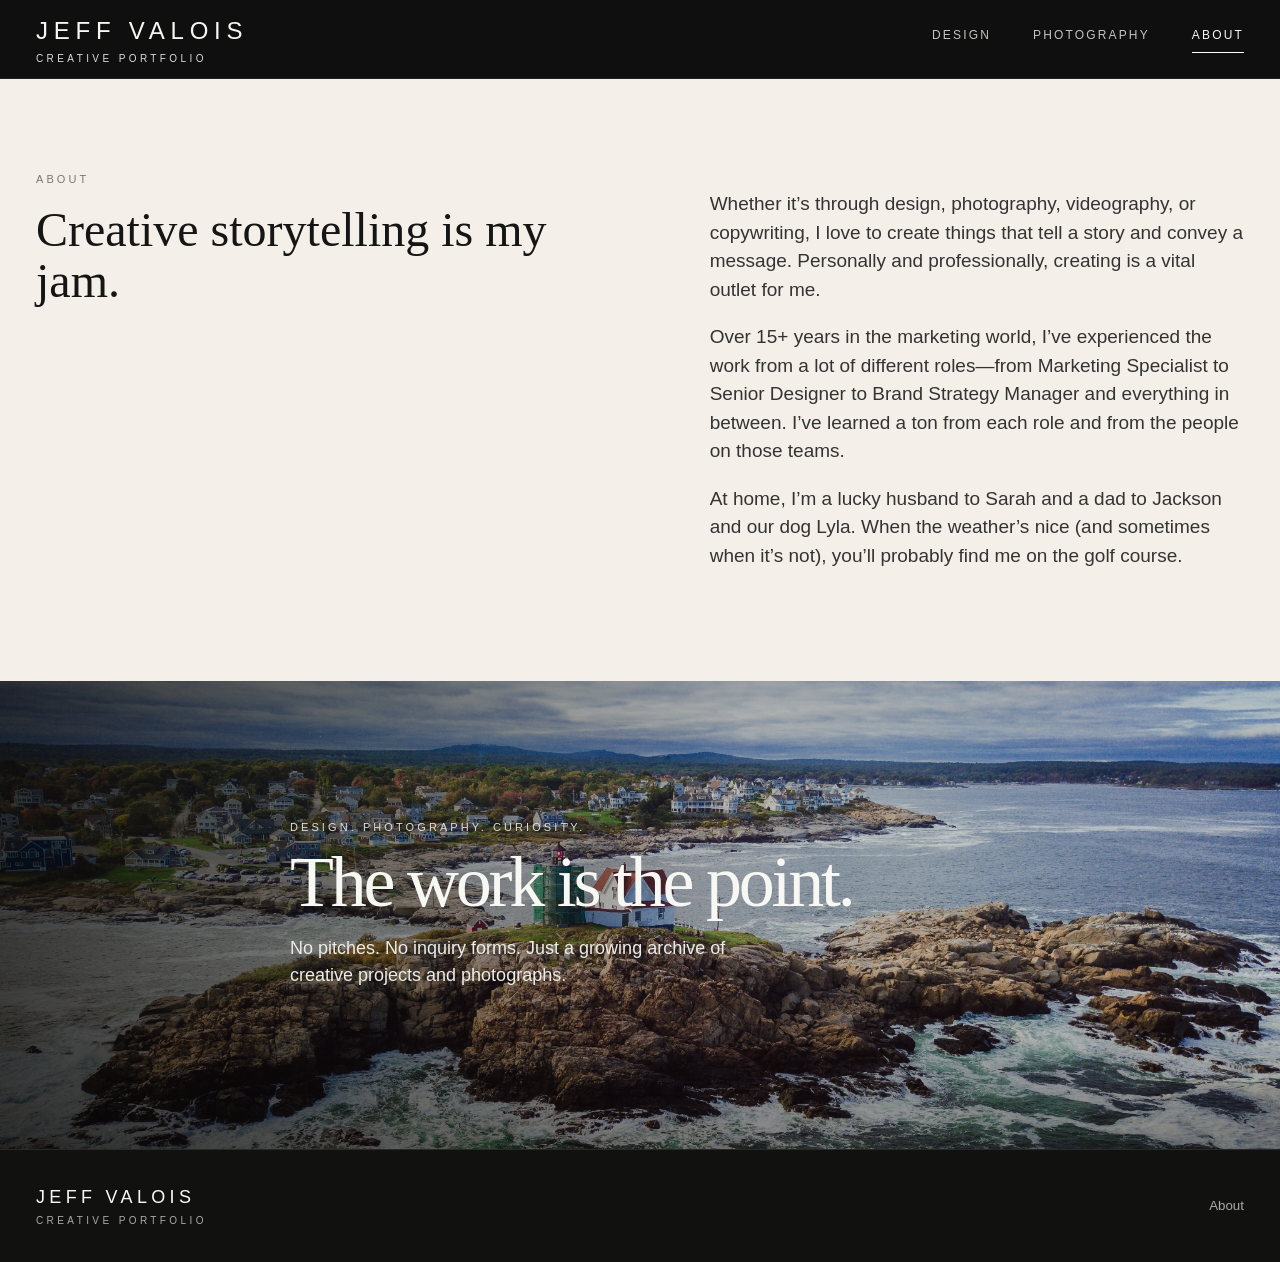
==== about.html @ 0d72cbe3 "Add files via upload" ====
<!doctype html><html><head><meta charset="utf-8"><meta name="viewport" content="width=device-width,initial-scale=1"><title>About — Jeff Valois</title><link rel="stylesheet" href="styles.css"></head><body>
<header class="site-header"><div class="wrap nav"><a class="brand" href="index.html">JEFF VALOIS<small>CREATIVE PORTFOLIO</small></a><nav class="menu"><a href="design.html">Design</a><a href="photography.html">Photography</a><a class="active" href="about.html">About</a></nav></div></header>
<section class="paper section"><div class="wrap about-grid"><div><div class="eyebrow" style="color:#777">About</div><div class="lead" style="margin-top:16px">Creative storytelling is my jam.</div></div><div><p>Whether it’s through design, photography, videography, or copywriting, I love to create things that tell a story and convey a message. Personally and professionally, creating is a vital outlet for me.</p><p>Over 15+ years in the marketing world, I’ve experienced the work from a lot of different roles—from Marketing Specialist to Senior Designer to Brand Strategy Manager and everything in between. I’ve learned a ton from each role and from the people on those teams.</p><p>At home, I’m a lucky husband to Sarah and a dad to Jackson and our dog Lyla. When the weather’s nice (and sometimes when it’s not), you’ll probably find me on the golf course.</p></div></div></section>
<section class="hero" style="min-height:52vh"><img src="assets/nubble-1(2).jpg" alt="Nubble Lighthouse"><div class="wrap hero-copy"><div class="eyebrow">Design. Photography. Curiosity.</div><h1 class="display" style="font-size:72px">The work is the point.</h1><p>No pitches. No inquiry forms. Just a growing archive of creative projects and photographs.</p></div></section>
<footer class="footer"><div class="wrap"><div class="brand" style="font-size:18px">JEFF VALOIS<small>CREATIVE PORTFOLIO</small></div><small>About</small></div></footer></body></html>
---- styles.css ----
:root{--bg:#111210;--bg2:#181917;--paper:#f4f0e9;--ink:#151515;--muted:#989a95;--line:rgba(255,255,255,.16);--cream:#eee8df;--accent:#c8a66b;--max:1440px}
*{box-sizing:border-box} html{scroll-behavior:smooth} body{margin:0;background:var(--bg);color:#f7f7f4;font-family:Inter,Arial,Helvetica,sans-serif;line-height:1.5} img{max-width:100%;display:block} a{color:inherit;text-decoration:none}.wrap{width:min(var(--max),calc(100% - 72px));margin:auto}.site-header{position:sticky;top:0;z-index:50;background:rgba(15,16,15,.92);backdrop-filter:blur(10px);border-bottom:1px solid rgba(255,255,255,.08)}.nav{height:78px;display:flex;align-items:center;justify-content:space-between}.brand{letter-spacing:.24em;font-size:24px;font-weight:300}.brand small{display:block;font-size:10px;letter-spacing:.34em;margin-top:2px;color:#ddd}.menu{display:flex;gap:42px;font-size:12px;letter-spacing:.18em;text-transform:uppercase}.menu a{opacity:.78}.menu a:hover,.menu a.active{opacity:1}.menu a.active:after{content:"";display:block;height:1px;background:#fff;margin-top:8px}.hero{min-height:68vh;position:relative;display:flex;align-items:end;overflow:hidden}.hero img{position:absolute;inset:0;width:100%;height:100%;object-fit:cover}.hero:after{content:"";position:absolute;inset:0;background:linear-gradient(90deg,rgba(5,5,5,.72),rgba(5,5,5,.18) 58%,rgba(5,5,5,.04)),linear-gradient(0deg,rgba(0,0,0,.35),transparent 42%)}.hero-copy{position:relative;z-index:2;padding:70px 0 74px;max-width:700px}.eyebrow{text-transform:uppercase;letter-spacing:.28em;font-size:11px;color:#ddd}.display{font-family:Georgia,'Times New Roman',serif;font-weight:400;font-size:clamp(54px,6.4vw,108px);line-height:.92;letter-spacing:-.045em;margin:14px 0 20px}.hero p{max-width:500px;font-size:18px;color:#ecece7}.section{padding:92px 0}.paper{background:var(--paper);color:var(--ink)}.section-head{display:flex;align-items:end;justify-content:space-between;gap:30px;margin-bottom:42px}.section-head h2,.title{font-family:Georgia,'Times New Roman',serif;font-weight:400;letter-spacing:-.035em;font-size:clamp(44px,5vw,76px);line-height:.95;margin:0}.section-head p{color:#666;max-width:550px;margin:0}.grid{display:grid;gap:22px}.grid.two{grid-template-columns:repeat(2,minmax(0,1fr))}.grid.three{grid-template-columns:repeat(3,minmax(0,1fr))}.card{position:relative;overflow:hidden;background:#20211f}.card img{width:100%;aspect-ratio:16/10;object-fit:cover;transition:transform .5s ease}.card:hover img{transform:scale(1.025)}.card-body{padding:22px 22px 25px}.card h3{font-family:Georgia,'Times New Roman',serif;font-size:30px;font-weight:400;margin:0 0 7px}.meta{font-size:10px;letter-spacing:.22em;text-transform:uppercase;color:#aaa}.paper .card{background:white;color:#111;border:1px solid #ded9d0}.paper .meta{color:#777}.button{display:inline-flex;align-items:center;gap:15px;border:1px solid currentColor;padding:14px 18px;font-size:11px;letter-spacing:.18em;text-transform:uppercase;margin-top:18px}.feature-split{display:grid;grid-template-columns:1fr 1.25fr;min-height:470px}.feature-copy{display:flex;flex-direction:column;justify-content:center;padding:68px}.feature-image img{width:100%;height:100%;object-fit:cover}.feature-copy h2{font-family:Georgia,'Times New Roman',serif;font-size:64px;font-weight:400;margin:6px 0 16px}.feature-copy p{max-width:420px;color:#ccc}.photo-strip{display:grid;grid-template-columns:repeat(6,1fr);height:210px;overflow:hidden}.photo-strip img{width:100%;height:100%;object-fit:cover}.intro-grid{display:grid;grid-template-columns:.78fr 1.22fr;gap:70px;align-items:start}.project-copy h1{font-family:Georgia,'Times New Roman',serif;font-weight:400;font-size:clamp(56px,6vw,92px);line-height:.92;margin:12px 0 18px}.project-copy p{font-size:18px;color:#d0d0cb}.project-copy .role{margin-top:30px;border-top:1px solid var(--line);padding-top:20px}.project-hero{background:#e9e5de;padding:38px}.project-hero img{width:100%;max-height:720px;object-fit:contain}.gallery-masonry{columns:3 320px;column-gap:14px}.gallery-item{break-inside:avoid;margin:0 0 14px;cursor:pointer;overflow:hidden;background:#222}.gallery-item img{width:100%;height:auto;transition:.35s}.gallery-item:hover img{transform:scale(1.015);filter:brightness(.92)}.filters{display:flex;gap:30px;flex-wrap:wrap;margin:25px 0 40px}.filters button{appearance:none;border:0;background:none;color:#aaa;padding:0 0 9px;letter-spacing:.18em;text-transform:uppercase;font-size:11px;cursor:pointer}.filters button.active{color:white;border-bottom:1px solid white}.lightbox{position:fixed;inset:0;background:rgba(0,0,0,.94);display:none;align-items:center;justify-content:center;z-index:100;padding:40px}.lightbox.open{display:flex}.lightbox img{max-width:92vw;max-height:88vh;object-fit:contain}.lightbox button{position:absolute;top:24px;right:28px;background:none;border:0;color:white;font-size:34px;cursor:pointer}.about-grid{display:grid;grid-template-columns:1fr .9fr;gap:80px}.about-grid .lead{font-family:Georgia,'Times New Roman',serif;font-size:48px;line-height:1.08}.about-grid p{font-size:19px;color:#333}.footer{padding:34px 0;border-top:1px solid rgba(255,255,255,.1)}.footer .wrap{display:flex;justify-content:space-between;align-items:center}.footer small{color:#aaa}.year-grid{display:grid;grid-template-columns:repeat(4,1fr);gap:18px}.year-card{background:white;color:#111;padding:22px;text-align:center}.year-card img{aspect-ratio:1.1/1;object-fit:contain;width:100%}.year-card h4{margin:12px 0 0;font-size:18px}.year-card small{color:#666;text-transform:uppercase;letter-spacing:.16em}.maps{display:grid;grid-template-columns:repeat(2,1fr);gap:26px}.maps img{background:white;padding:12px}.banners-stage{background:white;padding:32px}.banners-stage img{width:100%;object-fit:contain}.note{font-size:12px;color:#aaa;margin-top:14px}.hide{display:none!important}
@media(max-width:900px){.wrap{width:min(100% - 36px,var(--max))}.menu{gap:18px}.brand{font-size:18px}.hero{min-height:60vh}.feature-split,.intro-grid,.about-grid{grid-template-columns:1fr}.feature-copy{padding:44px 28px}.grid.two,.grid.three,.maps{grid-template-columns:1fr}.year-grid{grid-template-columns:repeat(2,1fr)}.photo-strip{grid-template-columns:repeat(3,1fr);height:360px}.section{padding:64px 0}.nav{height:68px}}
@media(max-width:620px){.menu{font-size:10px;gap:12px}.brand small{display:none}.display{font-size:52px}.hero-copy{padding-bottom:44px}.year-grid{grid-template-columns:1fr}.photo-strip{grid-template-columns:repeat(2,1fr);height:480px}.section-head{display:block}.section-head p{margin-top:14px}.feature-copy h2{font-size:50px}}
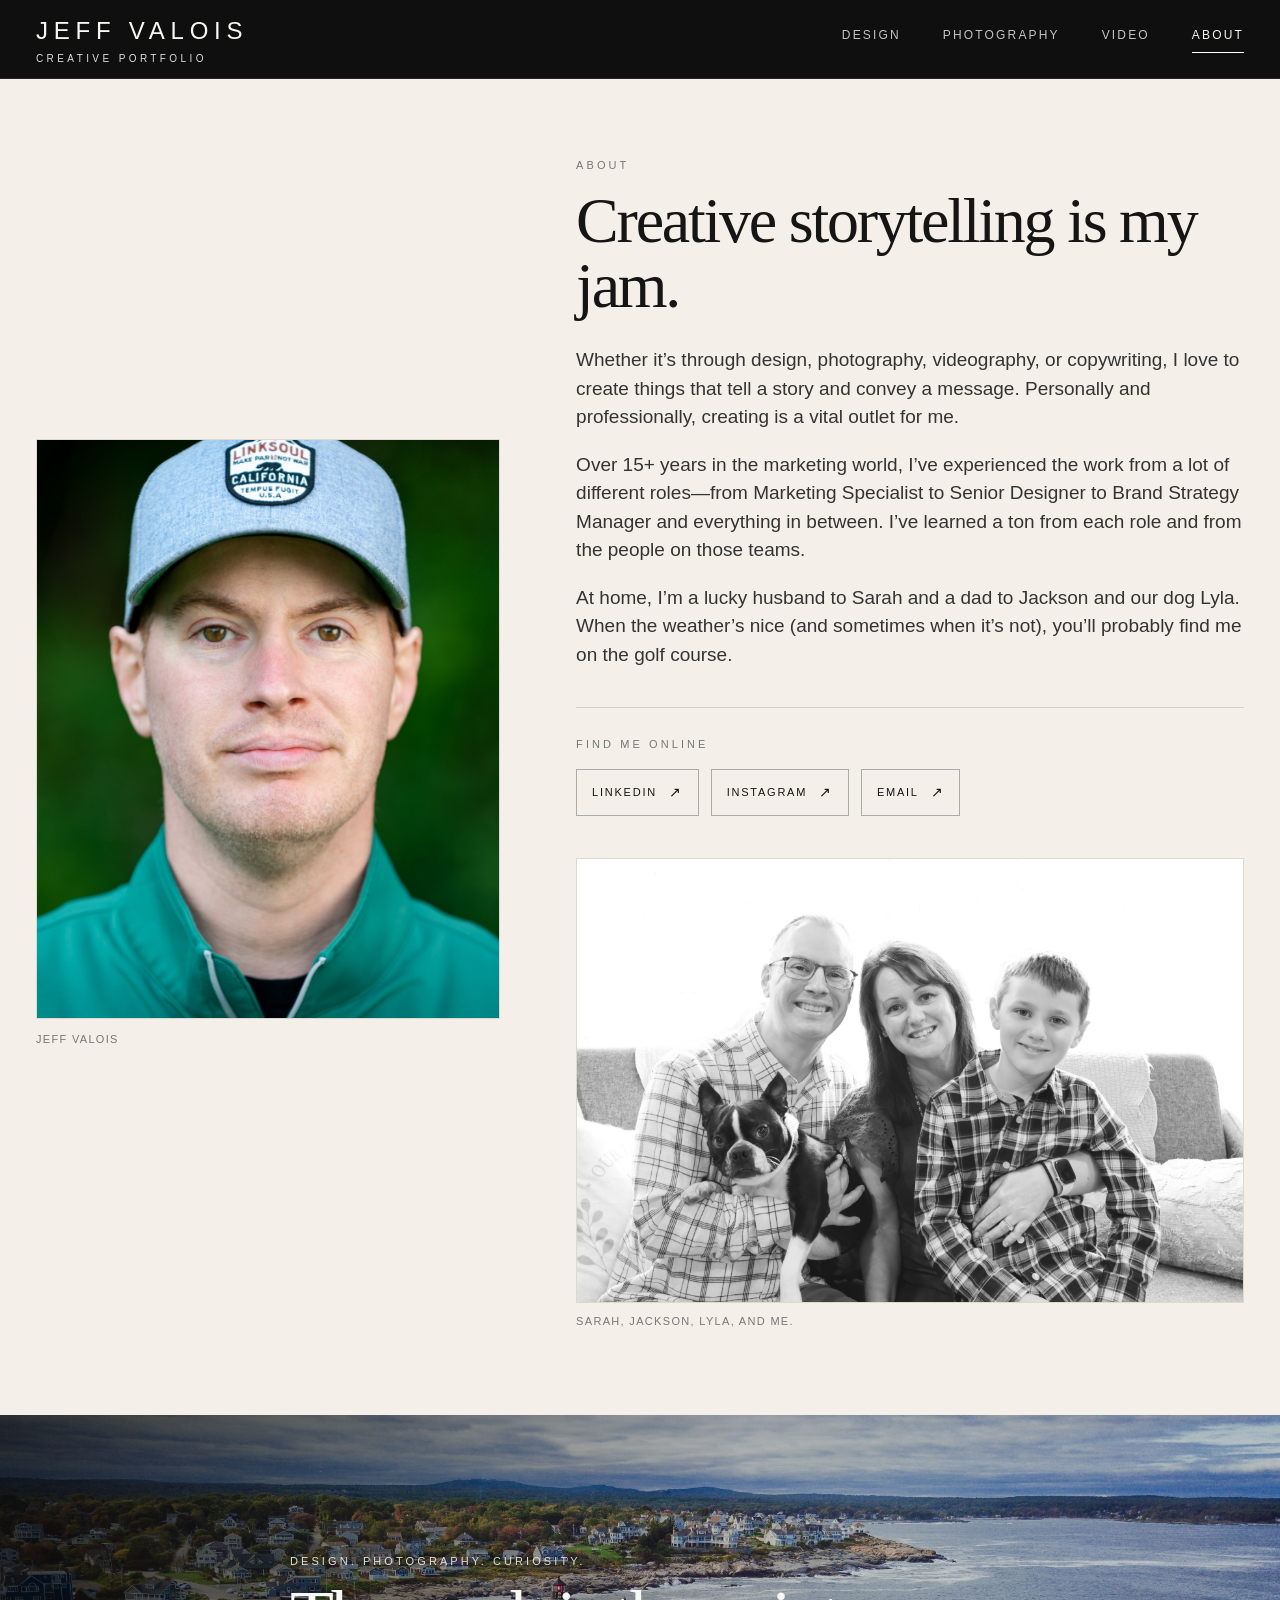
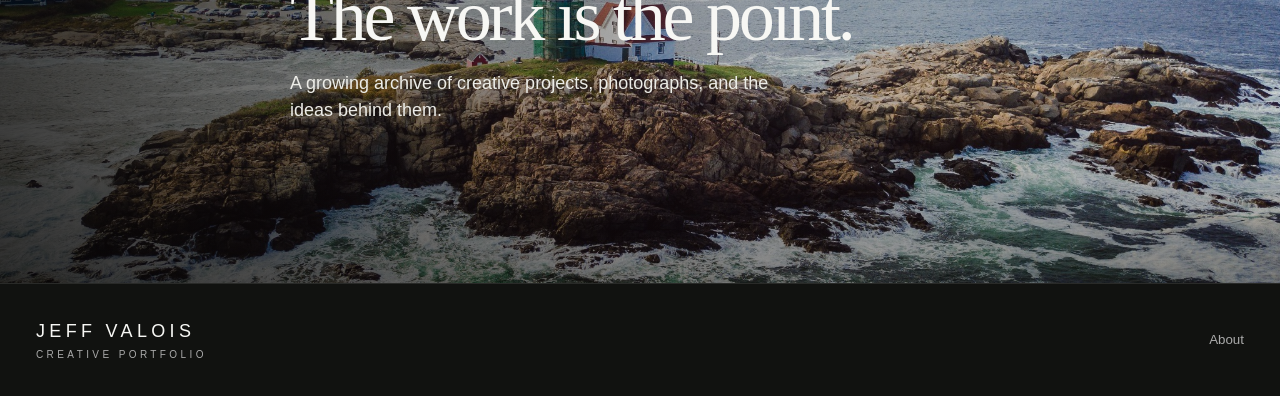
==== commit 37839b6c: "Add files via upload" ====
--- a/about.html
+++ b/about.html
@@ -1,5 +1,68 @@
-<!doctype html><html><head><meta charset="utf-8"><meta name="viewport" content="width=device-width,initial-scale=1"><title>About — Jeff Valois</title><link rel="stylesheet" href="styles.css"></head><body>
-<header class="site-header"><div class="wrap nav"><a class="brand" href="index.html">JEFF VALOIS<small>CREATIVE PORTFOLIO</small></a><nav class="menu"><a href="design.html">Design</a><a href="photography.html">Photography</a><a class="active" href="about.html">About</a></nav></div></header>
-<section class="paper section"><div class="wrap about-grid"><div><div class="eyebrow" style="color:#777">About</div><div class="lead" style="margin-top:16px">Creative storytelling is my jam.</div></div><div><p>Whether it’s through design, photography, videography, or copywriting, I love to create things that tell a story and convey a message. Personally and professionally, creating is a vital outlet for me.</p><p>Over 15+ years in the marketing world, I’ve experienced the work from a lot of different roles—from Marketing Specialist to Senior Designer to Brand Strategy Manager and everything in between. I’ve learned a ton from each role and from the people on those teams.</p><p>At home, I’m a lucky husband to Sarah and a dad to Jackson and our dog Lyla. When the weather’s nice (and sometimes when it’s not), you’ll probably find me on the golf course.</p></div></div></section>
-<section class="hero" style="min-height:52vh"><img src="assets/nubble-1(2).jpg" alt="Nubble Lighthouse"><div class="wrap hero-copy"><div class="eyebrow">Design. Photography. Curiosity.</div><h1 class="display" style="font-size:72px">The work is the point.</h1><p>No pitches. No inquiry forms. Just a growing archive of creative projects and photographs.</p></div></section>
-<footer class="footer"><div class="wrap"><div class="brand" style="font-size:18px">JEFF VALOIS<small>CREATIVE PORTFOLIO</small></div><small>About</small></div></footer></body></html>
+<!doctype html>
+<html>
+<head>
+  <meta charset="utf-8">
+  <meta name="viewport" content="width=device-width,initial-scale=1">
+  <title>About — Jeff Valois</title>
+  <link rel="stylesheet" href="styles.css">
+</head>
+<body>
+<header class="site-header">
+  <div class="wrap nav">
+    <a class="brand" href="index.html">JEFF VALOIS<small>CREATIVE PORTFOLIO</small></a>
+    <nav class="menu">
+      <a href="design.html">Design</a>
+      <a href="photography.html">Photography</a>
+      <a href="video.html">Video</a>
+      <a class="active" href="about.html">About</a>
+    </nav>
+  </div>
+</header>
+
+<section class="paper section about-intro">
+  <div class="wrap about-profile">
+    <div class="about-portrait">
+      <img src="assets/headshot.jpg" alt="Portrait of Jeff Valois">
+      <small>Jeff Valois</small>
+    </div>
+    <div class="about-copy">
+      <div class="eyebrow" style="color:#777">About</div>
+      <div class="lead">Creative storytelling is my jam.</div>
+      <p>Whether it’s through design, photography, videography, or copywriting, I love to create things that tell a story and convey a message. Personally and professionally, creating is a vital outlet for me.</p>
+      <p>Over 15+ years in the marketing world, I’ve experienced the work from a lot of different roles—from Marketing Specialist to Senior Designer to Brand Strategy Manager and everything in between. I’ve learned a ton from each role and from the people on those teams.</p>
+      <p>At home, I’m a lucky husband to Sarah and a dad to Jackson and our dog Lyla. When the weather’s nice (and sometimes when it’s not), you’ll probably find me on the golf course.</p>
+
+      <div class="contact-block">
+        <div class="eyebrow" style="color:#777">Find me online</div>
+        <div class="contact-links">
+          <a href="https://www.linkedin.com/in/jeffvalois/" target="_blank" rel="noreferrer">LinkedIn <span>↗</span></a>
+          <a href="https://www.instagram.com/jeffvalois/" target="_blank" rel="noreferrer">Instagram <span>↗</span></a>
+          <a href="mailto:jeff.valois@gmail.com">Email <span>↗</span></a>
+        </div>
+      </div>
+
+      <figure class="about-family">
+        <img src="assets/family.jpg" alt="Jeff Valois with his family and dog">
+        <figcaption>Sarah, Jackson, Lyla, and me.</figcaption>
+      </figure>
+    </div>
+  </div>
+</section>
+
+<section class="hero" style="min-height:52vh">
+  <img src="assets/nubble-1(2).jpg" alt="Nubble Lighthouse">
+  <div class="wrap hero-copy">
+    <div class="eyebrow">Design. Photography. Curiosity.</div>
+    <h1 class="display" style="font-size:72px">The work is the point.</h1>
+    <p>A growing archive of creative projects, photographs, and the ideas behind them.</p>
+  </div>
+</section>
+
+<footer class="footer">
+  <div class="wrap">
+    <div class="brand" style="font-size:18px">JEFF VALOIS<small>CREATIVE PORTFOLIO</small></div>
+    <small>About</small>
+  </div>
+</footer>
+</body>
+</html>
--- a/styles.css
+++ b/styles.css
@@ -2,3 +2,12 @@
 *{box-sizing:border-box} html{scroll-behavior:smooth} body{margin:0;background:var(--bg);color:#f7f7f4;font-family:Inter,Arial,Helvetica,sans-serif;line-height:1.5} img{max-width:100%;display:block} a{color:inherit;text-decoration:none}.wrap{width:min(var(--max),calc(100% - 72px));margin:auto}.site-header{position:sticky;top:0;z-index:50;background:rgba(15,16,15,.92);backdrop-filter:blur(10px);border-bottom:1px solid rgba(255,255,255,.08)}.nav{height:78px;display:flex;align-items:center;justify-content:space-between}.brand{letter-spacing:.24em;font-size:24px;font-weight:300}.brand small{display:block;font-size:10px;letter-spacing:.34em;margin-top:2px;color:#ddd}.menu{display:flex;gap:42px;font-size:12px;letter-spacing:.18em;text-transform:uppercase}.menu a{opacity:.78}.menu a:hover,.menu a.active{opacity:1}.menu a.active:after{content:"";display:block;height:1px;background:#fff;margin-top:8px}.hero{min-height:68vh;position:relative;display:flex;align-items:end;overflow:hidden}.hero img{position:absolute;inset:0;width:100%;height:100%;object-fit:cover}.hero:after{content:"";position:absolute;inset:0;background:linear-gradient(90deg,rgba(5,5,5,.72),rgba(5,5,5,.18) 58%,rgba(5,5,5,.04)),linear-gradient(0deg,rgba(0,0,0,.35),transparent 42%)}.hero-copy{position:relative;z-index:2;padding:70px 0 74px;max-width:700px}.eyebrow{text-transform:uppercase;letter-spacing:.28em;font-size:11px;color:#ddd}.display{font-family:Georgia,'Times New Roman',serif;font-weight:400;font-size:clamp(54px,6.4vw,108px);line-height:.92;letter-spacing:-.045em;margin:14px 0 20px}.hero p{max-width:500px;font-size:18px;color:#ecece7}.section{padding:92px 0}.paper{background:var(--paper);color:var(--ink)}.section-head{display:flex;align-items:end;justify-content:space-between;gap:30px;margin-bottom:42px}.section-head h2,.title{font-family:Georgia,'Times New Roman',serif;font-weight:400;letter-spacing:-.035em;font-size:clamp(44px,5vw,76px);line-height:.95;margin:0}.section-head p{color:#666;max-width:550px;margin:0}.grid{display:grid;gap:22px}.grid.two{grid-template-columns:repeat(2,minmax(0,1fr))}.grid.three{grid-template-columns:repeat(3,minmax(0,1fr))}.card{position:relative;overflow:hidden;background:#20211f}.card img{width:100%;aspect-ratio:16/10;object-fit:cover;transition:transform .5s ease}.card:hover img{transform:scale(1.025)}.card-body{padding:22px 22px 25px}.card h3{font-family:Georgia,'Times New Roman',serif;font-size:30px;font-weight:400;margin:0 0 7px}.meta{font-size:10px;letter-spacing:.22em;text-transform:uppercase;color:#aaa}.paper .card{background:white;color:#111;border:1px solid #ded9d0}.paper .meta{color:#777}.button{display:inline-flex;align-items:center;gap:15px;border:1px solid currentColor;padding:14px 18px;font-size:11px;letter-spacing:.18em;text-transform:uppercase;margin-top:18px}.feature-split{display:grid;grid-template-columns:1fr 1.25fr;min-height:470px}.feature-copy{display:flex;flex-direction:column;justify-content:center;padding:68px}.feature-image img{width:100%;height:100%;object-fit:cover}.feature-copy h2{font-family:Georgia,'Times New Roman',serif;font-size:64px;font-weight:400;margin:6px 0 16px}.feature-copy p{max-width:420px;color:#ccc}.photo-strip{display:grid;grid-template-columns:repeat(6,1fr);height:210px;overflow:hidden}.photo-strip img{width:100%;height:100%;object-fit:cover}.intro-grid{display:grid;grid-template-columns:.78fr 1.22fr;gap:70px;align-items:start}.project-copy h1{font-family:Georgia,'Times New Roman',serif;font-weight:400;font-size:clamp(56px,6vw,92px);line-height:.92;margin:12px 0 18px}.project-copy p{font-size:18px;color:#d0d0cb}.project-copy .role{margin-top:30px;border-top:1px solid var(--line);padding-top:20px}.project-hero{background:#e9e5de;padding:38px}.project-hero img{width:100%;max-height:720px;object-fit:contain}.gallery-masonry{columns:3 320px;column-gap:14px}.gallery-item{break-inside:avoid;margin:0 0 14px;cursor:pointer;overflow:hidden;background:#222}.gallery-item img{width:100%;height:auto;transition:.35s}.gallery-item:hover img{transform:scale(1.015);filter:brightness(.92)}.filters{display:flex;gap:30px;flex-wrap:wrap;margin:25px 0 40px}.filters button{appearance:none;border:0;background:none;color:#aaa;padding:0 0 9px;letter-spacing:.18em;text-transform:uppercase;font-size:11px;cursor:pointer}.filters button.active{color:white;border-bottom:1px solid white}.lightbox{position:fixed;inset:0;background:rgba(0,0,0,.94);display:none;align-items:center;justify-content:center;z-index:100;padding:40px}.lightbox.open{display:flex}.lightbox img{max-width:92vw;max-height:88vh;object-fit:contain}.lightbox button{position:absolute;top:24px;right:28px;background:none;border:0;color:white;font-size:34px;cursor:pointer}.about-grid{display:grid;grid-template-columns:1fr .9fr;gap:80px}.about-grid .lead{font-family:Georgia,'Times New Roman',serif;font-size:48px;line-height:1.08}.about-grid p{font-size:19px;color:#333}.footer{padding:34px 0;border-top:1px solid rgba(255,255,255,.1)}.footer .wrap{display:flex;justify-content:space-between;align-items:center}.footer small{color:#aaa}.year-grid{display:grid;grid-template-columns:repeat(4,1fr);gap:18px}.year-card{background:white;color:#111;padding:22px;text-align:center}.year-card img{aspect-ratio:1.1/1;object-fit:contain;width:100%}.year-card h4{margin:12px 0 0;font-size:18px}.year-card small{color:#666;text-transform:uppercase;letter-spacing:.16em}.maps{display:grid;grid-template-columns:repeat(2,1fr);gap:26px}.maps img{background:white;padding:12px}.banners-stage{background:white;padding:32px}.banners-stage img{width:100%;object-fit:contain}.note{font-size:12px;color:#aaa;margin-top:14px}.hide{display:none!important}
 @media(max-width:900px){.wrap{width:min(100% - 36px,var(--max))}.menu{gap:18px}.brand{font-size:18px}.hero{min-height:60vh}.feature-split,.intro-grid,.about-grid{grid-template-columns:1fr}.feature-copy{padding:44px 28px}.grid.two,.grid.three,.maps{grid-template-columns:1fr}.year-grid{grid-template-columns:repeat(2,1fr)}.photo-strip{grid-template-columns:repeat(3,1fr);height:360px}.section{padding:64px 0}.nav{height:68px}}
 @media(max-width:620px){.menu{font-size:10px;gap:12px}.brand small{display:none}.display{font-size:52px}.hero-copy{padding-bottom:44px}.year-grid{grid-template-columns:1fr}.photo-strip{grid-template-columns:repeat(2,1fr);height:480px}.section-head{display:block}.section-head p{margin-top:14px}.feature-copy h2{font-size:50px}}
+
+/* About page additions */
+.about-profile{display:grid;grid-template-columns:minmax(0,.82fr) minmax(0,1.18fr);gap:76px;align-items:center}.about-portrait{margin:0}.about-portrait img{width:100%;aspect-ratio:4/5;object-fit:cover;object-position:center;border:1px solid #ded9d0}.about-portrait small{display:block;margin-top:12px;color:#777;font-size:11px;letter-spacing:.12em;text-transform:uppercase}.about-copy .lead{font-family:Georgia,'Times New Roman',serif;font-size:clamp(44px,5vw,70px);line-height:1.02;letter-spacing:-.035em;margin:14px 0 28px}.about-copy p{font-size:19px;color:#333;max-width:760px}.contact-block{margin-top:38px;padding-top:28px;border-top:1px solid #d7d1c7}.contact-links{display:flex;flex-wrap:wrap;gap:12px;margin-top:16px}.contact-links a{display:inline-flex;align-items:center;gap:12px;border:1px solid #aaa;padding:12px 15px;font-size:11px;letter-spacing:.16em;text-transform:uppercase;transition:.2s ease}.contact-links a:hover{background:#171817;color:#fff;border-color:#171817}.contact-links span{font-size:14px}.about-intro{padding-top:78px;padding-bottom:86px}
+@media(max-width:900px){.about-profile{grid-template-columns:1fr;gap:44px}.about-portrait img{aspect-ratio:16/10}.about-copy .lead{font-size:52px}}
+
+.about-family{margin:42px 0 0}.about-family img{width:100%;aspect-ratio:3/2;object-fit:cover;border:1px solid #ded9d0}.about-family figcaption{margin-top:10px;color:#777;font-size:11px;letter-spacing:.12em;text-transform:uppercase}
+
+/* Video page */
+.video-intro{padding:84px 0 72px}.video-intro .lead{font-family:Georgia,'Times New Roman',serif;font-size:clamp(54px,6vw,92px);line-height:.95;letter-spacing:-.04em;margin:12px 0 22px}.video-intro p{max-width:760px;font-size:19px;color:#555}.video-section{padding:86px 0}.video-section.paper{background:var(--paper);color:var(--ink)}.video-section .section-copy{max-width:780px;margin-bottom:38px}.video-section .section-copy p{font-size:18px;color:#c9cac4}.video-section.paper .section-copy p{color:#555}.video-role{margin-top:16px;font-size:13px!important;letter-spacing:.02em}.video-grid{display:grid;grid-template-columns:repeat(2,minmax(0,1fr));gap:24px}.video-grid.three{grid-template-columns:repeat(3,minmax(0,1fr))}.video-card{background:#1c1d1b;border:1px solid rgba(255,255,255,.1)}.paper .video-card{background:#fff;border-color:#ddd7cd}.video-frame{position:relative;width:100%;aspect-ratio:16/9;background:#000;overflow:hidden}.video-frame iframe{position:absolute;inset:0;width:100%;height:100%;border:0}.video-card-body{padding:18px 18px 21px}.video-card h3{font-family:Georgia,'Times New Roman',serif;font-weight:400;font-size:26px;margin:0 0 5px}.video-card .meta{color:#aaa}.paper .video-card .meta{color:#777}.video-feature{display:grid;grid-template-columns:minmax(0,1.35fr) minmax(300px,.65fr);gap:36px;align-items:center}.video-feature .video-frame{border:1px solid rgba(255,255,255,.12)}.video-feature-copy h3{font-family:Georgia,'Times New Roman',serif;font-size:44px;font-weight:400;margin:8px 0 14px}.video-feature-copy p{color:#cacbc6;font-size:18px}.more-video{display:grid;grid-template-columns:repeat(2,minmax(0,1fr));gap:18px;margin-top:28px}.more-video a{display:flex;justify-content:space-between;gap:20px;align-items:center;border:1px solid #d8d2c7;background:#fff;padding:20px 22px;transition:.2s ease}.more-video a:hover{transform:translateY(-2px);border-color:#999}.more-video strong{font-family:Georgia,'Times New Roman',serif;font-size:24px;font-weight:400}.more-video span{font-size:11px;letter-spacing:.16em;text-transform:uppercase;color:#777}@media(max-width:900px){.video-grid,.video-grid.three,.video-feature{grid-template-columns:1fr}.more-video{grid-template-columns:1fr}.video-section{padding:64px 0}}
